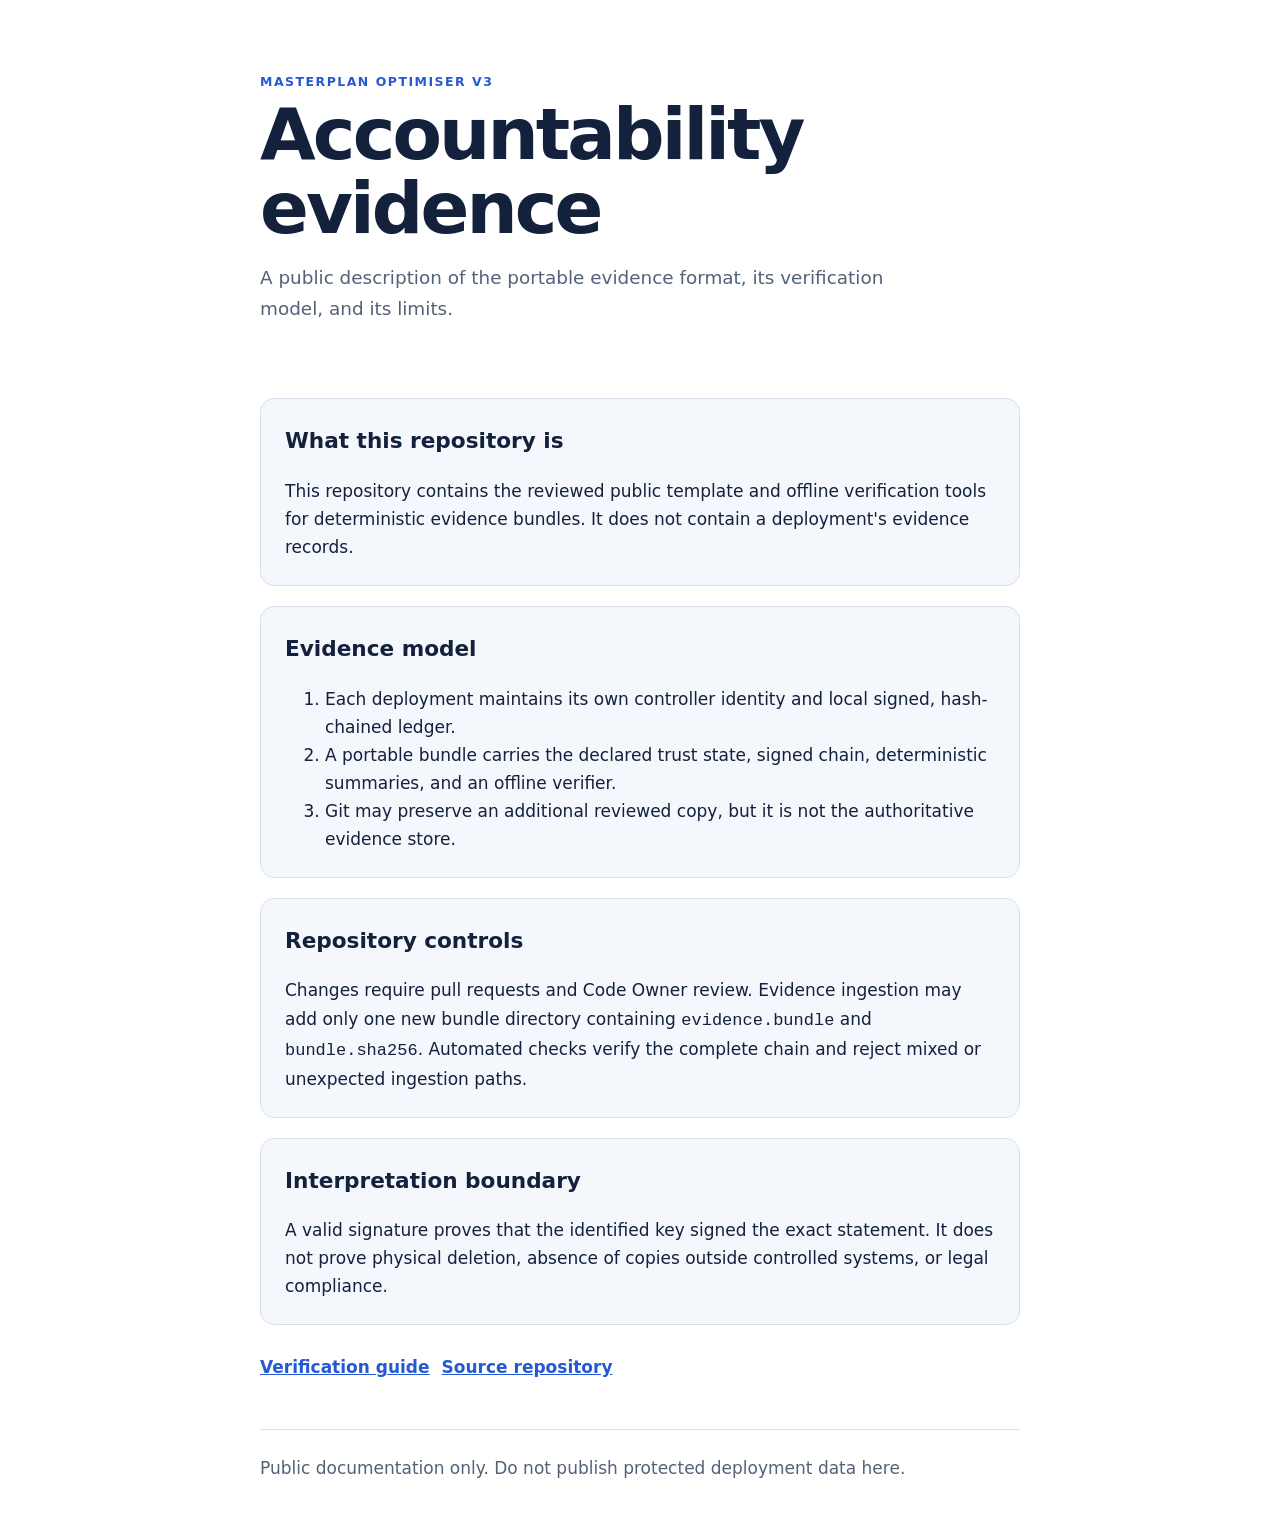
==== docs/index.html @ 7c98a776 "docs: publish reviewed Evidence Pages site" ====
<!doctype html>
<html lang="en">
  <head>
    <meta charset="utf-8">
    <meta name="viewport" content="width=device-width, initial-scale=1">
    <meta name="description" content="Masterplan Optimiser evidence archive format and verification documentation.">
    <title>Masterplan Optimiser Evidence</title>
    <link rel="stylesheet" href="styles.css">
  </head>
  <body>
    <header>
      <p class="eyebrow">Masterplan Optimiser V3</p>
      <h1>Accountability evidence</h1>
      <p class="lede">A public description of the portable evidence format, its verification model, and its limits.</p>
    </header>
    <main>
      <section>
        <h2>What this repository is</h2>
        <p>This repository contains the reviewed public template and offline verification tools for deterministic evidence bundles. It does not contain a deployment's evidence records.</p>
      </section>
      <section>
        <h2>Evidence model</h2>
        <ol>
          <li>Each deployment maintains its own controller identity and local signed, hash-chained ledger.</li>
          <li>A portable bundle carries the declared trust state, signed chain, deterministic summaries, and an offline verifier.</li>
          <li>Git may preserve an additional reviewed copy, but it is not the authoritative evidence store.</li>
        </ol>
      </section>
      <section>
        <h2>Repository controls</h2>
        <p>Changes require pull requests and Code Owner review. Evidence ingestion may add only one new bundle directory containing <code>evidence.bundle</code> and <code>bundle.sha256</code>. Automated checks verify the complete chain and reject mixed or unexpected ingestion paths.</p>
      </section>
      <section>
        <h2>Interpretation boundary</h2>
        <p>A valid signature proves that the identified key signed the exact statement. It does not prove physical deletion, absence of copies outside controlled systems, or legal compliance.</p>
      </section>
      <nav aria-label="Documentation links">
        <a href="verification.html">Verification guide</a>
        <a href="https://github.com/Brian-Funk/masterplanOptimiserV3---Evidence-Public">Source repository</a>
      </nav>
    </main>
    <footer>Public documentation only. Do not publish protected deployment data here.</footer>
  </body>
</html>
---- docs/styles.css ----
:root {
  color-scheme: light;
  --ink: #13213c;
  --muted: #536179;
  --accent: #2459d3;
  --surface: #f4f7fc;
  --line: #d8e0ee;
}

* { box-sizing: border-box; }

body {
  margin: 0;
  color: var(--ink);
  background: #fff;
  font: 17px/1.65 system-ui, -apple-system, BlinkMacSystemFont, "Segoe UI", sans-serif;
}

header, main, footer {
  width: min(760px, calc(100% - 40px));
  margin-inline: auto;
}

header { padding: 72px 0 36px; }
main { padding-bottom: 48px; }
footer { padding: 24px 0 48px; color: var(--muted); border-top: 1px solid var(--line); }

.eyebrow {
  margin: 0;
  color: var(--accent);
  font-size: .78rem;
  font-weight: 750;
  letter-spacing: .12em;
  text-transform: uppercase;
}

h1 { margin: .25rem 0 .5rem; font-size: clamp(2.25rem, 8vw, 4.5rem); line-height: 1.03; letter-spacing: -.04em; }
h2 { margin-top: 0; font-size: 1.35rem; }
.lede { max-width: 650px; color: var(--muted); font-size: 1.15rem; }

section {
  margin: 20px 0;
  padding: 24px;
  background: var(--surface);
  border: 1px solid var(--line);
  border-radius: 14px;
}

section p:last-child, section ol:last-child { margin-bottom: 0; }
code { font-family: ui-monospace, SFMono-Regular, Consolas, monospace; }
pre { overflow-x: auto; padding: 16px; color: #f7f9ff; background: var(--ink); border-radius: 9px; }
nav { display: flex; flex-wrap: wrap; gap: 12px; margin-top: 28px; }
a { color: var(--accent); font-weight: 650; }

@media (max-width: 520px) {
  header { padding-top: 48px; }
  section { padding: 20px; }
}
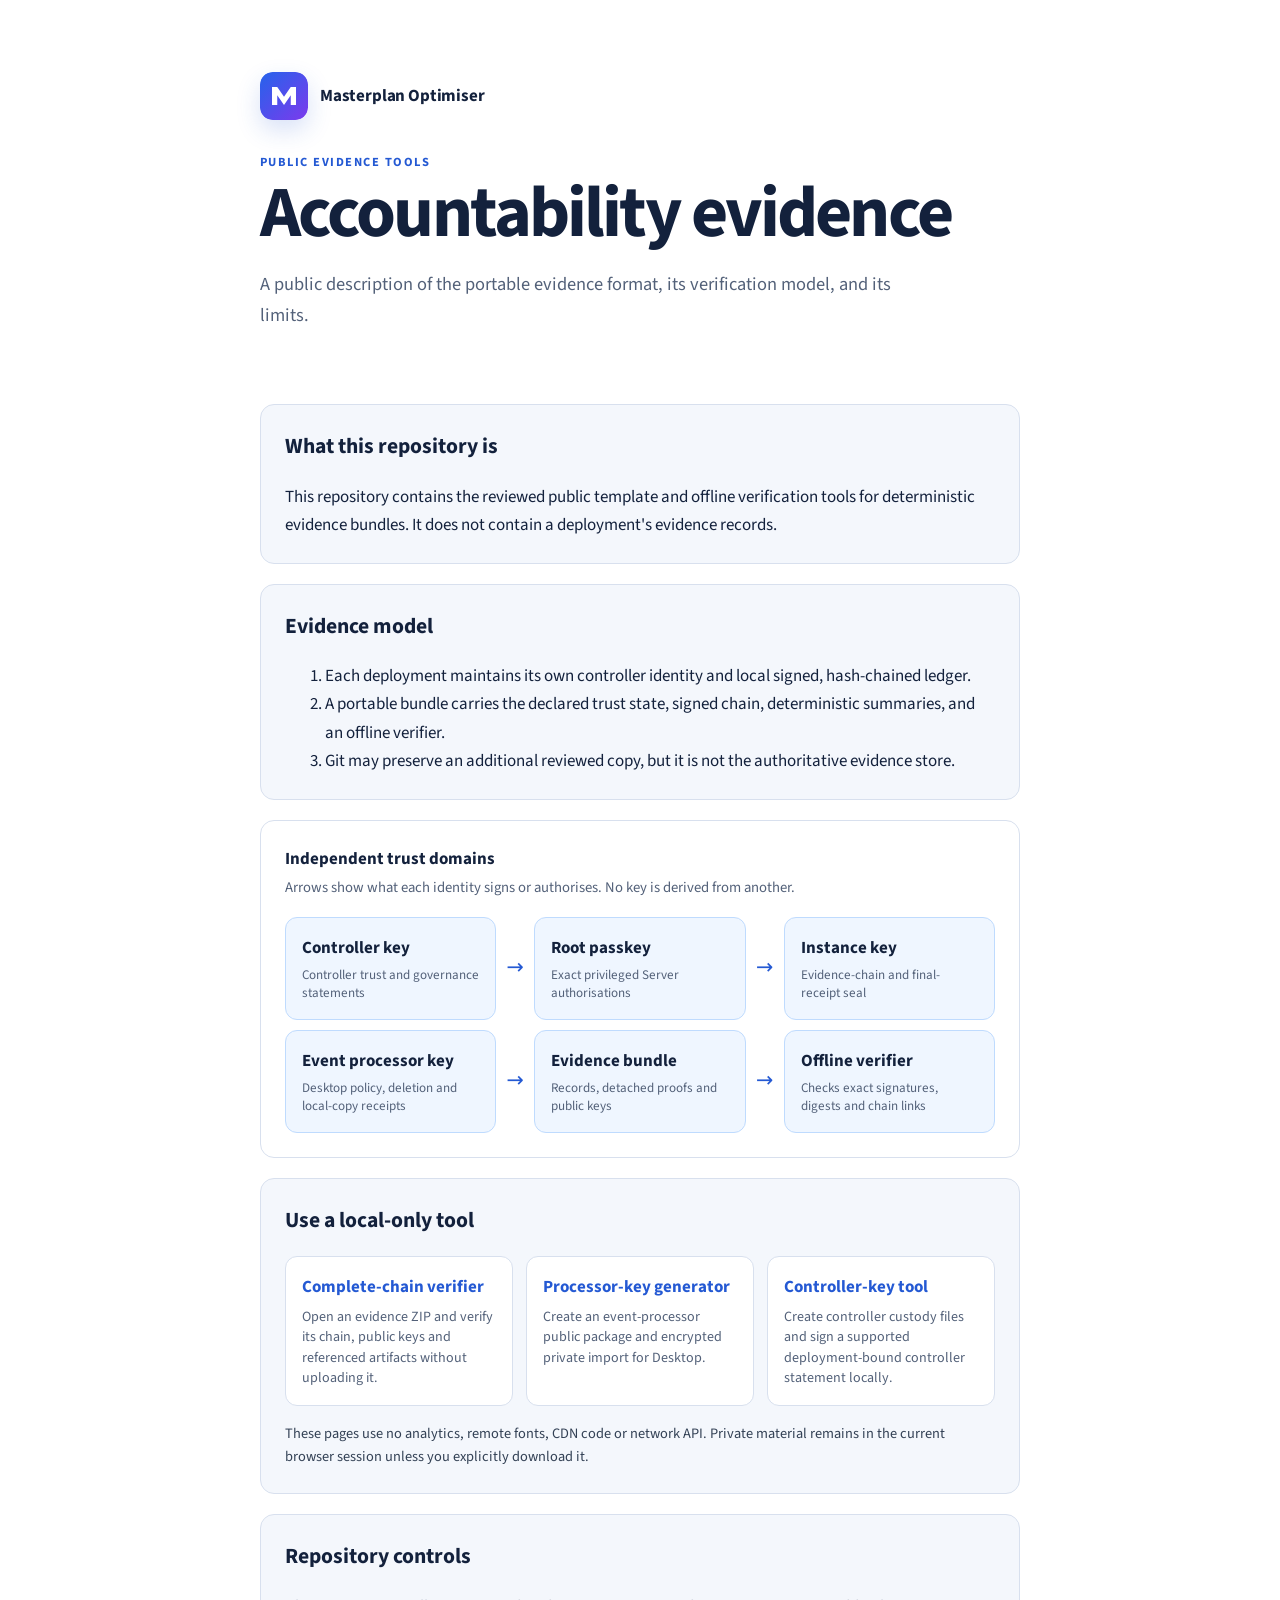
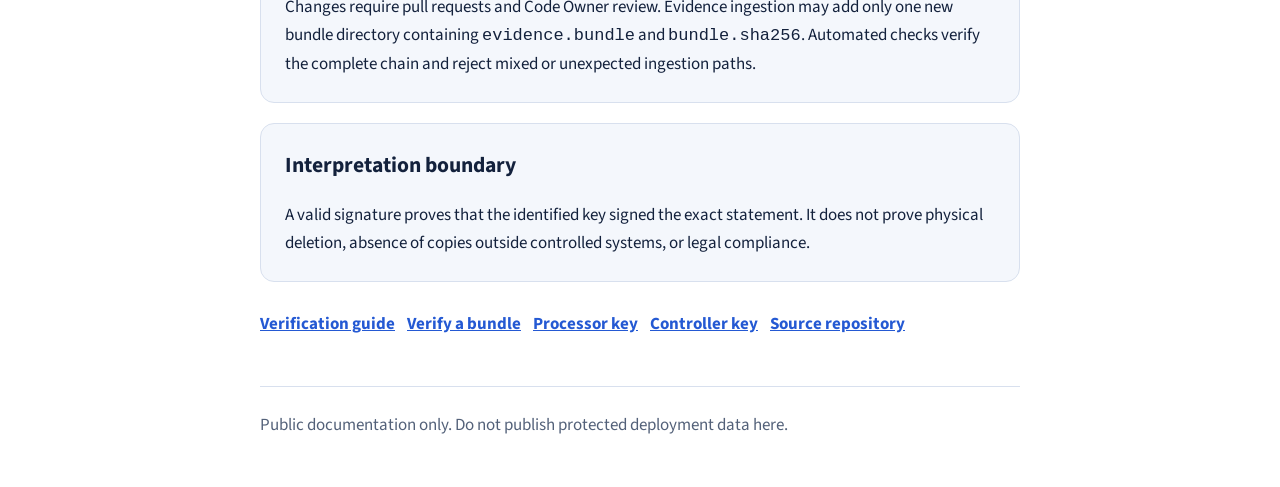
==== commit c374abf5: "docs: explain evidence tools and trust boundaries" ====
--- a/docs/index.html
+++ b/docs/index.html
@@ -9,7 +9,8 @@
   </head>
   <body>
     <header>
-      <p class="eyebrow">Masterplan Optimiser V3</p>
+      <div class="brand"><img src="mp-opt-mark.svg" width="48" height="48" alt=""><span>Masterplan Optimiser</span></div>
+      <p class="eyebrow">Public evidence tools</p>
       <h1>Accountability evidence</h1>
       <p class="lede">A public description of the portable evidence format, its verification model, and its limits.</p>
     </header>
@@ -26,6 +27,30 @@
           <li>Git may preserve an additional reviewed copy, but it is not the authoritative evidence store.</li>
         </ol>
       </section>
+      <figure class="trust-map" aria-labelledby="trust-map-title">
+        <figcaption><strong id="trust-map-title">Independent trust domains</strong><br><span>Arrows show what each identity signs or authorises. No key is derived from another.</span></figcaption>
+        <div class="trust-grid">
+          <div class="trust-node"><strong>Controller key</strong><span>Controller trust and governance statements</span></div>
+          <div class="trust-arrow" aria-hidden="true">→</div>
+          <div class="trust-node"><strong>Root passkey</strong><span>Exact privileged Server authorisations</span></div>
+          <div class="trust-arrow" aria-hidden="true">→</div>
+          <div class="trust-node"><strong>Instance key</strong><span>Evidence-chain and final-receipt seal</span></div>
+          <div class="trust-node"><strong>Event processor key</strong><span>Desktop policy, deletion and local-copy receipts</span></div>
+          <div class="trust-arrow" aria-hidden="true">→</div>
+          <div class="trust-node"><strong>Evidence bundle</strong><span>Records, detached proofs and public keys</span></div>
+          <div class="trust-arrow" aria-hidden="true">→</div>
+          <div class="trust-node"><strong>Offline verifier</strong><span>Checks exact signatures, digests and chain links</span></div>
+        </div>
+      </figure>
+      <section>
+        <h2>Use a local-only tool</h2>
+        <div class="tool-grid">
+          <a class="tool-card" href="verify-evidence/"><strong>Complete-chain verifier</strong><span>Open an evidence ZIP and verify its chain, public keys and referenced artifacts without uploading it.</span></a>
+          <a class="tool-card" href="processor-key/"><strong>Processor-key generator</strong><span>Create an event-processor public package and encrypted private import for Desktop.</span></a>
+          <a class="tool-card" href="controller-key/"><strong>Controller-key tool</strong><span>Create controller custody files and sign a supported deployment-bound controller statement locally.</span></a>
+        </div>
+        <p class="local-only">These pages use no analytics, remote fonts, CDN code or network API. Private material remains in the current browser session unless you explicitly download it.</p>
+      </section>
       <section>
         <h2>Repository controls</h2>
         <p>Changes require pull requests and Code Owner review. Evidence ingestion may add only one new bundle directory containing <code>evidence.bundle</code> and <code>bundle.sha256</code>. Automated checks verify the complete chain and reject mixed or unexpected ingestion paths.</p>
@@ -36,6 +61,9 @@
       </section>
       <nav aria-label="Documentation links">
         <a href="verification.html">Verification guide</a>
+        <a href="verify-evidence/">Verify a bundle</a>
+        <a href="processor-key/">Processor key</a>
+        <a href="controller-key/">Controller key</a>
         <a href="https://github.com/Brian-Funk/masterplanOptimiserV3---Evidence-Public">Source repository</a>
       </nav>
     </main>
--- a/docs/styles.css
+++ b/docs/styles.css
@@ -1,3 +1,7 @@
+@font-face { font-family: "Source Sans 3"; font-style: normal; font-display: swap; font-weight: 400; src: url("fonts/source-sans-3-latin-400-normal.woff2") format("woff2"); }
+@font-face { font-family: "Source Sans 3"; font-style: normal; font-display: swap; font-weight: 600; src: url("fonts/source-sans-3-latin-600-normal.woff2") format("woff2"); }
+@font-face { font-family: "Source Sans 3"; font-style: normal; font-display: swap; font-weight: 700; src: url("fonts/source-sans-3-latin-700-normal.woff2") format("woff2"); }
+
 :root {
   color-scheme: light;
   --ink: #13213c;
@@ -8,12 +12,13 @@
 }
 
 * { box-sizing: border-box; }
+[hidden] { display: none !important; }
 
 body {
   margin: 0;
   color: var(--ink);
   background: #fff;
-  font: 17px/1.65 system-ui, -apple-system, BlinkMacSystemFont, "Segoe UI", sans-serif;
+  font: 17px/1.65 "Source Sans 3", system-ui, -apple-system, BlinkMacSystemFont, "Segoe UI", sans-serif;
 }
 
 header, main, footer {
@@ -52,7 +57,49 @@
 nav { display: flex; flex-wrap: wrap; gap: 12px; margin-top: 28px; }
 a { color: var(--accent); font-weight: 650; }
 
+.brand { display: flex; align-items: center; gap: .75rem; margin-bottom: 2rem; font-weight: 750; letter-spacing: -.01em; }
+.brand img { border-radius: .8rem; box-shadow: 0 10px 25px rgb(37 89 211 / .18); }
+.trust-map { margin: 20px 0; padding: 24px; border: 1px solid var(--line); border-radius: 14px; }
+.trust-map figcaption { margin-bottom: 1rem; }
+.trust-map figcaption span { color: var(--muted); font-size: .92rem; }
+.trust-grid { display: grid; grid-template-columns: 1fr auto 1fr auto 1fr; align-items: stretch; gap: .65rem; }
+.trust-node { display: flex; min-width: 0; flex-direction: column; justify-content: center; padding: 1rem; border: 1px solid #bfdbfe; border-radius: .75rem; background: #eff6ff; }
+.trust-node span { margin-top: .25rem; color: var(--muted); font-size: .82rem; line-height: 1.4; }
+.trust-arrow { align-self: center; color: var(--accent); font-size: 1.3rem; }
+.tool-grid { display: grid; grid-template-columns: repeat(3, 1fr); gap: .8rem; }
+.tool-card { display: flex; flex-direction: column; padding: 1rem; border: 1px solid var(--line); border-radius: .75rem; background: #fff; text-decoration: none; }
+.tool-card span { margin-top: .35rem; color: var(--muted); font-size: .88rem; font-weight: 400; line-height: 1.45; }
+.tool-card:hover { border-color: var(--accent); }
+
+.verifier-panel { border-color: #bfdbfe; background: #eff6ff; }
+.file-picker { display: grid; gap: .45rem; margin: 1rem 0; font-weight: 700; }
+.file-picker input, .file-picker textarea { width: 100%; padding: .8rem; border: 1px solid #94a3b8; border-radius: .6rem; background: #fff; font: inherit; font-weight: 400; }
+button { border: 0; border-radius: .6rem; padding: .75rem 1rem; background: #1d4ed8; color: #fff; font: inherit; font-weight: 700; cursor: pointer; }
+button:disabled { cursor: wait; opacity: .55; }
+.download-actions { display: flex; flex-wrap: wrap; gap: .75rem; margin-top: 1rem; }
+.local-only { margin-top: 1rem; color: #334155; font-size: .9rem; }
+.verification-result { border-width: 2px; }
+.verification-result.pending { border-color: #93c5fd; }
+.verification-result.valid { border-color: #86efac; background: #f0fdf4; }
+.verification-result.invalid { border-color: #fca5a5; background: #fef2f2; }
+.verification-result dl { display: grid; grid-template-columns: minmax(9rem, 1fr) 3fr; gap: .45rem 1rem; }
+.verification-result dt { font-weight: 700; }
+.verification-result dd { margin: 0; overflow-wrap: anywhere; font-family: ui-monospace, SFMono-Regular, Consolas, monospace; font-size: .85rem; }
+.verification-result li { margin: .35rem 0; }
+
 @media (max-width: 520px) {
   header { padding-top: 48px; }
   section { padding: 20px; }
+  .verification-result dl { grid-template-columns: 1fr; }
+  .verification-result dd { margin-bottom: .5rem; }
 }
+
+@media (max-width: 760px) {
+  .trust-grid, .tool-grid { grid-template-columns: 1fr; }
+  .trust-arrow { transform: rotate(90deg); }
+}
+
+@media print {
+  body { color: #000; background: #fff; }
+  section, .trust-map, .trust-node, .tool-card { break-inside: avoid; box-shadow: none; }
+}
